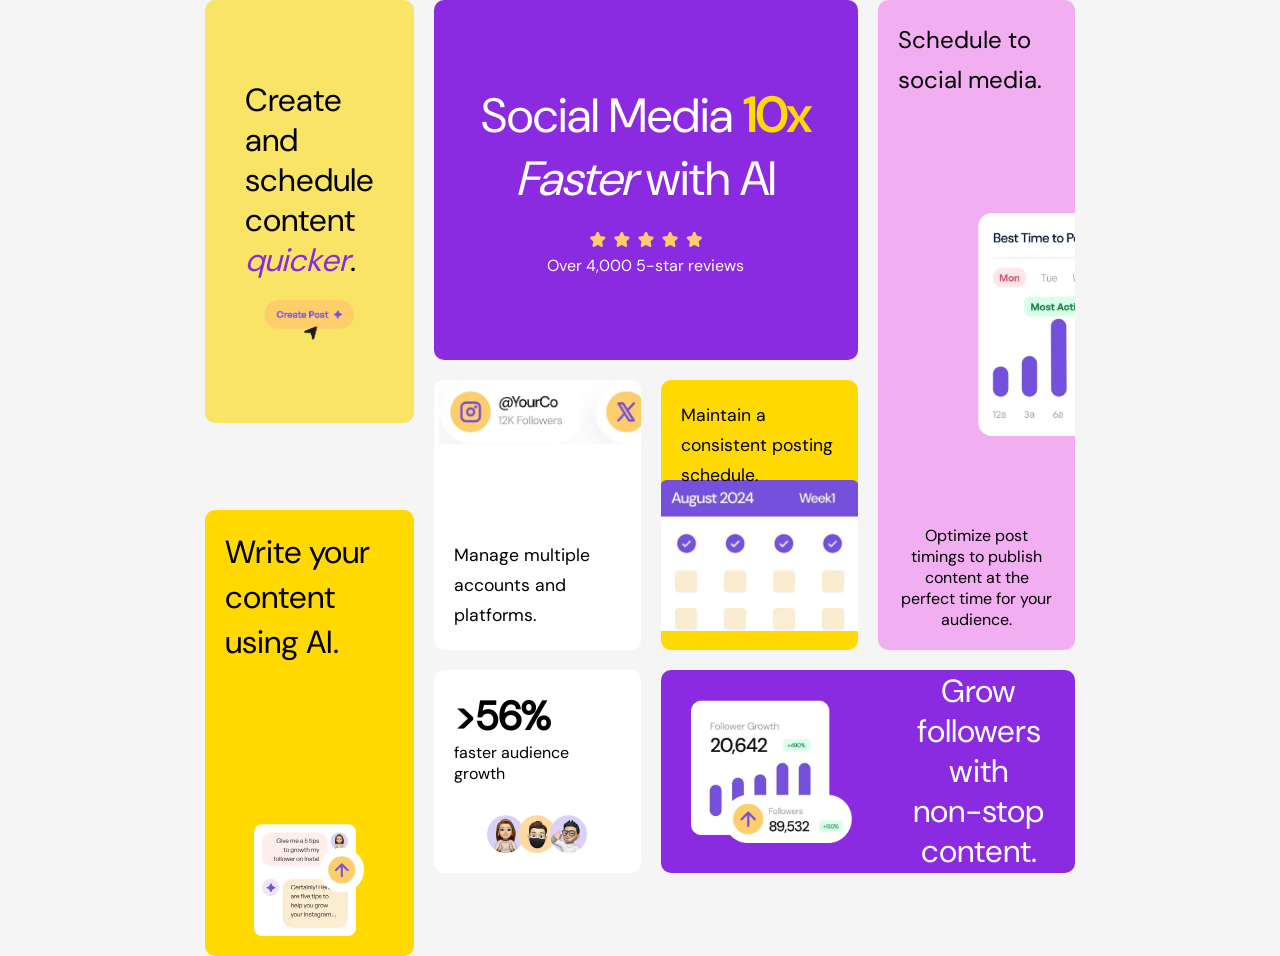
==== 007/index.html @ b6adade6 "projeto junior" ====
<!DOCTYPE html>
<html lang="pt-br">
<head>
    <meta charset="UTF-8">
    <meta name="viewport" content="width=device-width, initial-scale=1.0">
    <title>Challenge</title>
    <link rel="stylesheet" href="style.css">
</head>
<body>
    <main id="principal">
        <div id="um">
            <p>Social Media <strong>10x </strong> <i>Faster</i> with AI</p>
            <img src="images/illustration-five-stars.webp" alt="Estrelas">
            <p>Over 4,000 5-star reviews</p>
        </div>
        <div id="dois">
            <p>Manage multiple accounts and platforms.</p>
        </div>
        <div id="tres">
            <p>Maintain a consistent posting schedule.</p>
        </div>
        <div id="quatro">
            <p>Schedule to social media.</p>
            <p>Optimize post timings to publish content at the perfect time for your audience.</p>
        </div>
        <div id="cinco">
            <img src="images/illustration-grow-followers.webp" alt="Crescimento de Seguidores">
            <p>Grow followers with non-stop content.</p>
        </div>
        <div id="seis">
            <p>
                <strong>>56%</strong>
                faster audience growth
            </p>
            <img src="images/illustration-audience-growth.webp" alt="Crescimento de audiencia">
        </div>
        <div id="sete">
            <p>Create and schedule content <i>quicker</i>.</p>
            <img src="images/illustration-create-post.webp" alt="">
        </div>
        <div id="oito">
            <p>Write your content using AI.</p>
            <img src="images/illustration-ai-content.webp" alt="Conversa com IA">
        </div>
    </main>
</body>
</html>
---- 007/style.css ----
@charset "UTF-8";



@font-face {
    font-family: Destaque;
    src: url(fontes/DMSans-VariableFont_opsz\,wght.ttf) format('truetype');
    font-style: normal;
    font-weight: normal;
}
* {
    margin: 0px;
    padding: 0px;
    box-sizing: border-box;
    font-family: Destaque;
}
#principal {
    grid-template-columns: 1fr;
}
div {
    border-radius: 10px;
    display: flex;
    flex-direction: column;
    margin-bottom: 20px;
}
#um {
    background-color: blueviolet;
    height: 350px;
    padding: 20px;
    color: white;

    grid-column: 1/2;
    align-items: center;
}
#um p:first-of-type {
    font-size: 3.8em;
    text-align: center;
    margin-bottom: 20px;
}
#um img {
    width: 50%;
}
#dois {
    background: whitesmoke url(images/illustration-multiple-platforms.webp) no-repeat;
    background-size: 400px;
    background-position: center 20px;
    padding: 20px;
    height: 200px;

    justify-content: end;
    grid-column: 1/2;
}
#dois p {
    font-size: 2em;
    line-height: 30px;
}
#tres {
    height: 250px;
    background: rgb(255, 217, 0) url(images/illustration-consistent-schedule.webp) no-repeat;
    background-size: 200px;
    background-position: 20px bottom;
    padding: 20px;

    grid-column: 1/2;
}
#tres p{
    font-size: 2em;
}
#quatro {
    height: 600px;
    background: rgba(238, 130, 238, 0.603) url(images/illustration-schedule-posts.webp) no-repeat;
    background-size: 400px;
    background-position:  center center;
    padding: 50px 20px;

    grid-column: 1/2;
    justify-content: space-between;
}
#quatro p:first-of-type {
    font-size: 2em;
}
#quatro p {
    text-align: center;
}
#cinco {
    height: 350px;
    background-color: blueviolet;
    padding: 30px;

    grid-column: 1/2;
    align-items: center;
}
#cinco img {
    width: 60%;
}
#cinco p {
    font-size: 2em;
    text-align: center;
    color: white;
}
#seis {
    height: 250px;
    background-color: white;
    padding: 20px;

    justify-content: space-between;
    grid-column: 1/2;
}
#seis strong {
    font-size: 4em;
    display: block;
}
#seis img {
    width: 50%;
}
#sete {
    background-color: rgba(255, 217, 0, 0.473);
    padding: 40px;
    height: 250px;

    grid-column;: 1/2
}
#sete p {
    font-size: 2em;
    line-height: 30px;
    margin-bottom: 20px;
}
#sete i {
    color: blueviolet;
}
#sete img {
    width: 60%;
}
#oito {
    background-color: rgb(255, 217, 0);
    padding: 20px;

    grid-column: 1/2;
}
#oito p {
    font-size: 2em;
    margin-bottom: 20px;
}
#oito img {
    width: 60%;
}

@media only screen and (min-width: 1200px) {
* {
    margin: 0px;
    padding: 0px;
    box-sizing: border-box;
    font-family: Destaque;
}
body {
    background-color: whitesmoke;
}
#principal {
    height: 100vh;
    width: 68vw;
    background-color: whitesmoke;
    margin: 0px auto;

    display: grid;
    grid-template-columns: 1fr 1fr 1fr 1fr; 
    grid-template-rows: 40% 30% 30%; 
    gap: 20px;
   
}
div {
    display: flex;
    flex-direction: column;
    border-radius: 10px;
}
#um {
    background-color: blueviolet;
    color: white;
    height: 100%;

    grid-column: 2/4;
    grid-row: 1/2;
    justify-content: center;
    align-items: center;
}
#um p:first-of-type {
    font-size: 300%;
    text-align: center;
}
#um strong {
    color: rgb(255, 217, 0);
}
#um img {
    width: 30%;
    margin-bottom: 5px;
}
#dois {
    background: white url(images/illustration-multiple-platforms.webp) no-repeat;
    background-size: 300px;
    background-position: 5px 0px;
    padding: 20px;
    height: 100%;

    grid-column: 2/3;
    grid-row: 2/3;
    justify-content: end;
}
#dois p {
    font-size: 110%;
    line-height: 30px;
}
#tres {
    background: rgb(255, 217, 0) url(images/illustration-consistent-schedule.webp) no-repeat;
    background-size: 200px;
    background-position: center 100px;
    padding: 20px;
    height: 100%;

    grid-column: 3/4;
    grid-row: 2/3;
}
#tres p {
    font-size: 110%;
    line-height: 30px;
}
#quatro {
    background: rgba(238, 130, 238, 0.603) url(images/illustration-schedule-posts.webp) no-repeat;
    background-size: 250px;
    background-position:  100px center;
    padding: 20px;
    height: 100%;

    grid-column: 4/5;
    grid-row: 1/3;
    justify-content: space-between;
}
#quatro p:first-of-type {
    font-size: 150%;
    line-height: 40px;
    text-align: start;
}
#cinco {
    background-color: blueviolet;
    padding: 30px;
    height: 75%;

    grid-column: 3/5;
    grid-row: 3/4;
    flex-direction: row;
    justify-content: space-between;
    align-items: center;
}
#cinco p {
    font-size: 200%;
    color: white;
    line-height: 40px;
}
#cinco img {
    width: 60%;
    height: 100%;
    margin-right: 60px;
}
#seis {
    background-color: white;
    padding: 20px;
    height: 75%;

    grid-column: 2/3;
    grid-row: 3/4;
    justify-content: space-between;
    align-items: center;
}
#seis img {
    width: 60%;
}
#seis strong {
    font-size: 250%;
    margin-right: 70px;
}
#sete {
    background-color: rgba(255, 217, 0, 0.582);
    padding: 40px;
    height: 65%;

    grid-column: 1/2;
    grid-row: 1/3;
    justify-content: center;
    align-items: center;
}
#sete p {
    font-size: 200%;
    line-height: 40px;
}
#sete i {
    color: blueviolet;
}
#sete img {
    width: 70%;
}
#oito {
    background-color: rgb(255, 217, 0); 
    padding: 20px;
    height: 165%;
    margin-top: -160px;

    grid-column: 1/2;
    grid-row: 3/4;
    align-items: center;
    justify-content: space-between;
}
#oito img {
    width: 65%;
}
#oito p {
    font-size: 200%;
    line-height: 45px;
}
}

@media only screen and (min-width: 1367px) {
    #um p:first-of-type {
        font-size: 500%;
    }
    #um img {
        width: 30%;
        margin-bottom: 5px;
    }
    #dois {
        background-position: 20px 20px;
        background-size: 400px;
    }
    #dois p {
        font-size: 250%;
        line-height: 40px;
    }
    #tres {
        background-position: center 190px;
    }
    #tres p {
        font-size: 250%;
        line-height: 40px;
    }
    #quatro p:first-of-type {
        font-size: 250%;
        line-height: 40px;
        text-align: start;
    }
    #cinco {
        height: 85%;
    }
    #cinco p {
        font-size: 300%;
        color: white;
        line-height: 40px;
    }
    #cinco img {
        width: 50%;
        height: 90%;
        margin-right: 60px;
    }
    #seis {
        height: 85%;
    }
    #seis img {
        width: 60%;
    }
    #seis strong {
        font-size: 400%;
        margin-right: 70px;
    }
    #sete p {
        font-size: 300%;
        line-height: 40px;
    }
    #sete i {
        color: blueviolet;
    }
    #sete img {
        width: 70%;
    }
    #oito {
        margin-top: -220px;
    }
    #oito img {
        width: 70%;
    }
    #oito p {
        font-size: 300%;
        line-height: 45px;
    }
    }
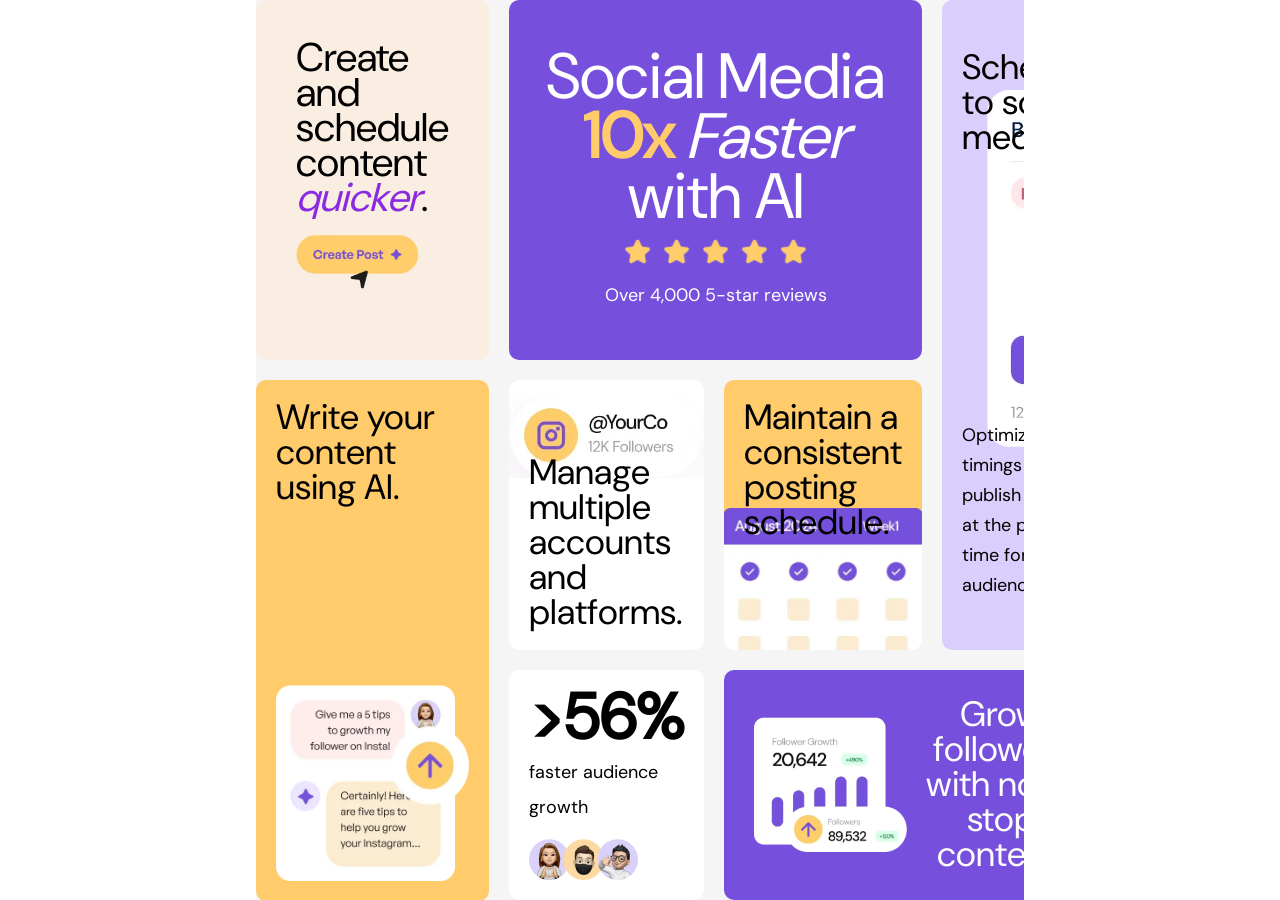
==== commit 4f27e20d: "update" ====
--- a/007/index.html
+++ b/007/index.html
@@ -5,43 +5,44 @@
     <meta name="viewport" content="width=device-width, initial-scale=1.0">
     <title>Challenge</title>
     <link rel="stylesheet" href="style.css">
+    <link rel="shortcut icon" href="favicon.ico" type="image/x-icon">
 </head>
 <body>
     <main id="principal">
-        <div id="um">
-            <p>Social Media <strong>10x </strong> <i>Faster</i> with AI</p>
-            <img src="images/illustration-five-stars.webp" alt="Estrelas">
-            <p>Over 4,000 5-star reviews</p>
-        </div>
-        <div id="dois">
-            <p>Manage multiple accounts and platforms.</p>
-        </div>
-        <div id="tres">
-            <p>Maintain a consistent posting schedule.</p>
-        </div>
-        <div id="quatro">
-            <p>Schedule to social media.</p>
-            <p>Optimize post timings to publish content at the perfect time for your audience.</p>
-        </div>
-        <div id="cinco">
-            <img src="images/illustration-grow-followers.webp" alt="Crescimento de Seguidores">
-            <p>Grow followers with non-stop content.</p>
-        </div>
-        <div id="seis">
-            <p>
-                <strong>>56%</strong>
-                faster audience growth
-            </p>
-            <img src="images/illustration-audience-growth.webp" alt="Crescimento de audiencia">
-        </div>
-        <div id="sete">
-            <p>Create and schedule content <i>quicker</i>.</p>
-            <img src="images/illustration-create-post.webp" alt="">
-        </div>
-        <div id="oito">
-            <p>Write your content using AI.</p>
-            <img src="images/illustration-ai-content.webp" alt="Conversa com IA">
-        </div>
+            <div id="um">
+                <p>Social Media <strong>10x </strong> <i>Faster</i> with AI</p>
+                <img src="images/illustration-five-stars.webp" alt="Estrelas">
+                <p>Over 4,000 5-star reviews</p>
+            </div>
+            <div id="dois">
+                <p>Manage multiple accounts and platforms.</p>
+            </div>
+            <div id="tres">
+                <p>Maintain a consistent posting schedule.</p>
+            </div>
+            <div id="quatro">
+                <p>Schedule to social media.</p>
+                <p>Optimize post timings to publish content at the perfect time for your audience.</p>
+            </div>
+            <div id="cinco">
+                <img src="images/illustration-grow-followers.webp" alt="Crescimento de Seguidores">
+                <p>Grow followers with non-stop content.</p>
+            </div>
+            <div id="seis">
+                <p>
+                    <strong>>56%</strong>
+                    faster audience growth
+                </p>
+                <img src="images/illustration-audience-growth.webp" alt="Crescimento de audiencia">
+            </div>
+            <div id="sete">
+                <p>Create and schedule content <i>quicker</i>.</p>
+                <img src="images/illustration-create-post.webp" alt="">
+            </div>
+            <div id="oito">
+                <p>Write your content using AI.</p>
+                <img src="images/illustration-ai-content.webp" alt="Conversa com IA">
+            </div>
     </main>
 </body>
 </html>
--- a/007/style.css
+++ b/007/style.css
@@ -1,6 +1,4 @@
 @charset "UTF-8";
-
-
 
 @font-face {
     font-family: Destaque;
@@ -8,67 +6,83 @@
     font-style: normal;
     font-weight: normal;
 }
+:root {
+    --cor1: hsl(256, 67%, 59%);
+    --cor2: hsl(254, 88%, 90%);
+    --cor3: hsl(39, 100%, 71%);
+    --cor4: hsl(31, 66%, 93%);
+    --fonte-padrao: Destaque;
+}
 * {
     margin: 0px;
     padding: 0px;
     box-sizing: border-box;
-    font-family: Destaque;
+    font-family: var(--fonte-padrao);
 }
 #principal {
+    background-color: whitesmoke;
+
+    display: grid;
     grid-template-columns: 1fr;
+    gap: 20px;
+}
+p {
+    font-size: 2em;
+    line-height: 30px;
 }
 div {
     border-radius: 10px;
     display: flex;
     flex-direction: column;
-    margin-bottom: 20px;
 }
 #um {
-    background-color: blueviolet;
+    background-color: var(--cor1);
     height: 350px;
     padding: 20px;
     color: white;
 
     grid-column: 1/2;
     align-items: center;
+    justify-content: center;
 }
 #um p:first-of-type {
-    font-size: 3.8em;
+    font-size: 4rem;
     text-align: center;
-    margin-bottom: 20px;
+    margin-bottom: 10px;
+    line-height: 60px;
+}
+#um p:last-of-type {
+    font-size: 18px;
+}
+#um strong {
+    color: var(--cor3);
 }
 #um img {
     width: 50%;
+    margin-bottom: 10px;
 }
 #dois {
-    background: whitesmoke url(images/illustration-multiple-platforms.webp) no-repeat;
+    background: white url(images/illustration-multiple-platforms.webp) no-repeat;
     background-size: 400px;
     background-position: center 20px;
     padding: 20px;
-    height: 200px;
+    height: 250px;
 
     justify-content: end;
     grid-column: 1/2;
 }
-#dois p {
-    font-size: 2em;
-    line-height: 30px;
-}
 #tres {
-    height: 250px;
-    background: rgb(255, 217, 0) url(images/illustration-consistent-schedule.webp) no-repeat;
+    height: 300px;
+    background: var(--cor3) url(images/illustration-consistent-schedule.webp) no-repeat;
     background-size: 200px;
     background-position: 20px bottom;
     padding: 20px;
 
     grid-column: 1/2;
 }
-#tres p{
-    font-size: 2em;
-}
 #quatro {
-    height: 600px;
-    background: rgba(238, 130, 238, 0.603) url(images/illustration-schedule-posts.webp) no-repeat;
+    height: 700px;
+    background: var(--cor2) url(images/illustration-schedule-posts.webp) no-repeat;
     background-size: 400px;
     background-position:  center center;
     padding: 50px 20px;
@@ -76,30 +90,30 @@
     grid-column: 1/2;
     justify-content: space-between;
 }
-#quatro p:first-of-type {
-    font-size: 2em;
-}
 #quatro p {
     text-align: center;
 }
+#quatro p:last-of-type {
+    font-size: 18px;
+}
 #cinco {
-    height: 350px;
-    background-color: blueviolet;
+    height: 400px;
+    background-color: var(--cor1);
     padding: 30px;
 
     grid-column: 1/2;
     align-items: center;
+    justify-content: center;
 }
 #cinco img {
     width: 60%;
 }
 #cinco p {
-    font-size: 2em;
     text-align: center;
     color: white;
 }
 #seis {
-    height: 250px;
+    height: 300px;
     background-color: white;
     padding: 20px;
 
@@ -107,22 +121,25 @@
     grid-column: 1/2;
 }
 #seis strong {
-    font-size: 4em;
+    font-size: 4rem;
     display: block;
+    margin-bottom: 20px;
+    padding-top: 10px;
+}
+#seis p {
+    font-size: 18px;
 }
 #seis img {
     width: 50%;
 }
 #sete {
-    background-color: rgba(255, 217, 0, 0.473);
+    background-color: var(--cor4);
     padding: 40px;
-    height: 250px;
-
-    grid-column;: 1/2
+    height: 300px;
+
+    grid-column: 1/2;
 }
 #sete p {
-    font-size: 2em;
-    line-height: 30px;
     margin-bottom: 20px;
 }
 #sete i {
@@ -132,259 +149,94 @@
     width: 60%;
 }
 #oito {
-    background-color: rgb(255, 217, 0);
+    background-color: var(--cor3);
     padding: 20px;
 
     grid-column: 1/2;
 }
 #oito p {
-    font-size: 2em;
     margin-bottom: 20px;
 }
 #oito img {
     width: 60%;
 }
-
 @media only screen and (min-width: 1200px) {
-* {
-    margin: 0px;
-    padding: 0px;
-    box-sizing: border-box;
-    font-family: Destaque;
-}
-body {
-    background-color: whitesmoke;
-}
-#principal {
-    height: 100vh;
-    width: 68vw;
-    background-color: whitesmoke;
-    margin: 0px auto;
-
-    display: grid;
-    grid-template-columns: 1fr 1fr 1fr 1fr; 
-    grid-template-rows: 40% 30% 30%; 
-    gap: 20px;
-   
-}
-div {
-    display: flex;
-    flex-direction: column;
-    border-radius: 10px;
-}
-#um {
-    background-color: blueviolet;
-    color: white;
-    height: 100%;
-
-    grid-column: 2/4;
-    grid-row: 1/2;
-    justify-content: center;
-    align-items: center;
-}
-#um p:first-of-type {
-    font-size: 300%;
-    text-align: center;
-}
-#um strong {
-    color: rgb(255, 217, 0);
-}
-#um img {
-    width: 30%;
-    margin-bottom: 5px;
-}
-#dois {
-    background: white url(images/illustration-multiple-platforms.webp) no-repeat;
-    background-size: 300px;
-    background-position: 5px 0px;
-    padding: 20px;
-    height: 100%;
-
-    grid-column: 2/3;
-    grid-row: 2/3;
-    justify-content: end;
-}
-#dois p {
-    font-size: 110%;
-    line-height: 30px;
-}
-#tres {
-    background: rgb(255, 217, 0) url(images/illustration-consistent-schedule.webp) no-repeat;
-    background-size: 200px;
-    background-position: center 100px;
-    padding: 20px;
-    height: 100%;
-
-    grid-column: 3/4;
-    grid-row: 2/3;
-}
-#tres p {
-    font-size: 110%;
-    line-height: 30px;
-}
-#quatro {
-    background: rgba(238, 130, 238, 0.603) url(images/illustration-schedule-posts.webp) no-repeat;
-    background-size: 250px;
-    background-position:  100px center;
-    padding: 20px;
-    height: 100%;
-
-    grid-column: 4/5;
-    grid-row: 1/3;
-    justify-content: space-between;
-}
-#quatro p:first-of-type {
-    font-size: 150%;
-    line-height: 40px;
-    text-align: start;
-}
-#cinco {
-    background-color: blueviolet;
-    padding: 30px;
-    height: 75%;
-
-    grid-column: 3/5;
-    grid-row: 3/4;
-    flex-direction: row;
-    justify-content: space-between;
-    align-items: center;
-}
-#cinco p {
-    font-size: 200%;
-    color: white;
-    line-height: 40px;
-}
-#cinco img {
-    width: 60%;
-    height: 100%;
-    margin-right: 60px;
-}
-#seis {
-    background-color: white;
-    padding: 20px;
-    height: 75%;
-
-    grid-column: 2/3;
-    grid-row: 3/4;
-    justify-content: space-between;
-    align-items: center;
-}
-#seis img {
-    width: 60%;
-}
-#seis strong {
-    font-size: 250%;
-    margin-right: 70px;
-}
-#sete {
-    background-color: rgba(255, 217, 0, 0.582);
-    padding: 40px;
-    height: 65%;
-
-    grid-column: 1/2;
-    grid-row: 1/3;
-    justify-content: center;
-    align-items: center;
-}
-#sete p {
-    font-size: 200%;
-    line-height: 40px;
-}
-#sete i {
-    color: blueviolet;
-}
-#sete img {
-    width: 70%;
-}
-#oito {
-    background-color: rgb(255, 217, 0); 
-    padding: 20px;
-    height: 165%;
-    margin-top: -160px;
-
-    grid-column: 1/2;
-    grid-row: 3/4;
-    align-items: center;
-    justify-content: space-between;
-}
-#oito img {
-    width: 65%;
-}
-#oito p {
-    font-size: 200%;
-    line-height: 45px;
-}
-}
-
-@media only screen and (min-width: 1367px) {
-    #um p:first-of-type {
-        font-size: 500%;
-    }
-    #um img {
-        width: 30%;
-        margin-bottom: 5px;
+    #principal {
+        height: 100vh;
+        width: 60vw;
+        grid-template-columns: 1fr 1fr 1fr 1fr;
+        grid-template-rows: 40% 30% 30%;
+        margin: auto;
+        overflow: hidden;
+    }
+    p {
+        font-size: 2.2rem;
+        line-height: 35px;
+    }
+    #um {
+        grid-column: 2/4;
+        grid-row: 1/2;
+        height: 100%;
     }
     #dois {
-        background-position: 20px 20px;
-        background-size: 400px;
-    }
-    #dois p {
-        font-size: 250%;
-        line-height: 40px;
+        grid-column: 2/3;
+        grid-row: 2/3;
+        height: 100%;
+        background-position: 0px 1vw;
     }
     #tres {
-        background-position: center 190px;
-    }
-    #tres p {
-        font-size: 250%;
-        line-height: 40px;
-    }
-    #quatro p:first-of-type {
-        font-size: 250%;
-        line-height: 40px;
+        grid-column: 3/4;
+        grid-row: 2/3;
+        height: 100%;
+        background-position: center 10vw;
+    }
+    #quatro {
+        grid-column: 4/5;
+        grid-row: 1/3;
+        height: 100%;
+        background-position: 3.5vw 7vw;
+    }
+    #quatro p {
         text-align: start;
     }
+    #quatro p:last-of-type {
+        line-height: 30px;
+    }
     #cinco {
+        grid-column: 3/5;
+        grid-row: 3/4;
         height: 85%;
-    }
-    #cinco p {
-        font-size: 300%;
-        color: white;
-        line-height: 40px;
+        flex-direction: row;
     }
     #cinco img {
-        width: 50%;
-        height: 90%;
-        margin-right: 60px;
+        width: 45%;
     }
     #seis {
+        grid-column: 2/3;
+        grid-row: 3/4;
         height: 85%;
     }
     #seis img {
-        width: 60%;
-    }
-    #seis strong {
-        font-size: 400%;
-        margin-right: 70px;
+        width: 70%;
+    }
+    #sete {
+        grid-column: 1/2;
+        grid-row: 1/2;
+        height: 100%;
     }
     #sete p {
-        font-size: 300%;
-        line-height: 40px;
-    }
-    #sete i {
-        color: blueviolet;
+        font-size: 2.5em;
     }
     #sete img {
-        width: 70%;
+        width: 80%;
     }
     #oito {
-        margin-top: -220px;
+        grid-column: 1/2;
+        grid-row: 2/4;
+        height: 93%;
+        justify-content: space-between;
     }
     #oito img {
-        width: 70%;
-    }
-    #oito p {
-        font-size: 300%;
-        line-height: 45px;
-    }
-    }+        width: 100%;
+    } 
+}
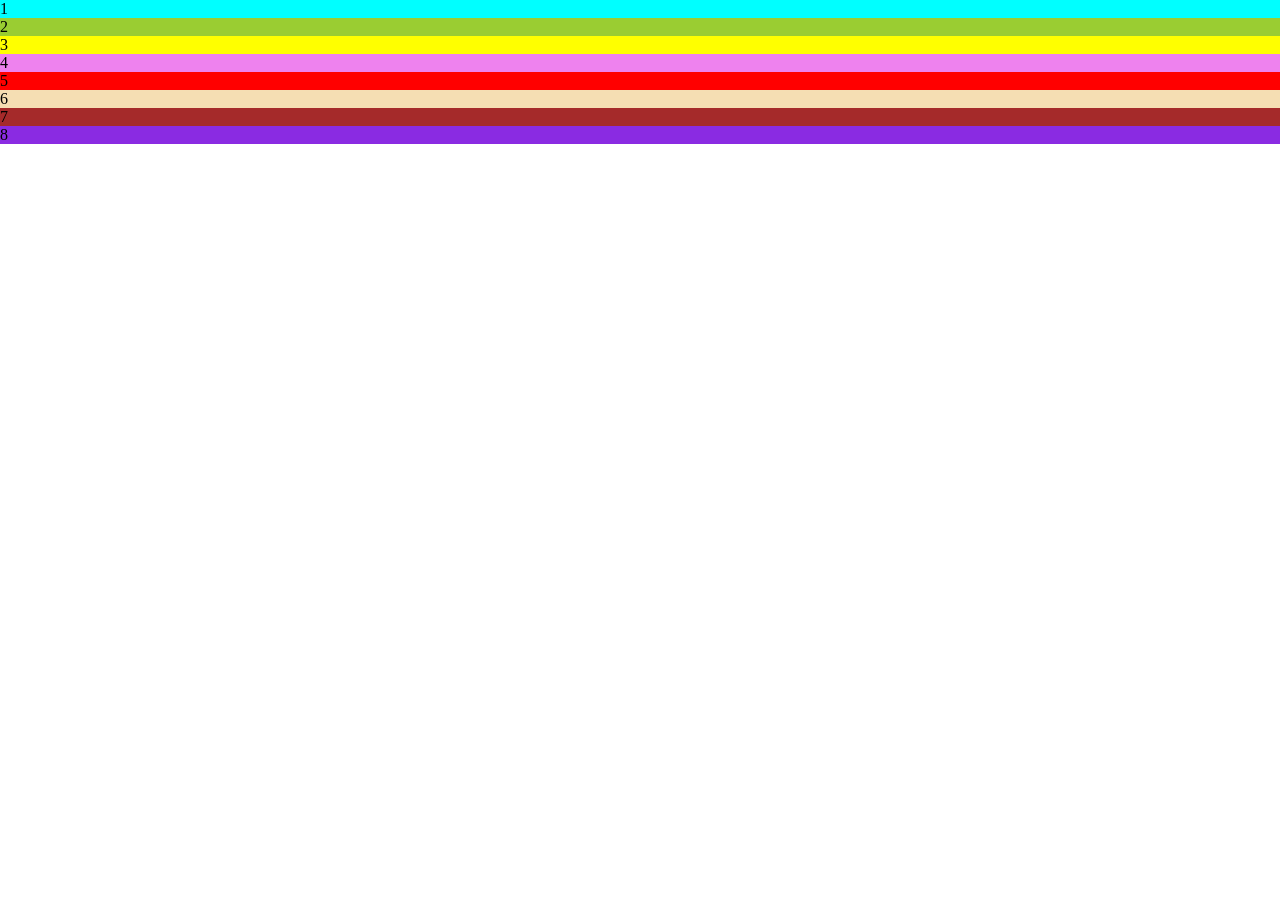
==== commit 521b9e2d: "update" ====
--- a/007/index.html
+++ b/007/index.html
@@ -1,48 +1,23 @@
 <!DOCTYPE html>
 <html lang="pt-br">
 <head>
-    <meta charset="UTF-8">
-    <meta name="viewport" content="width=device-width, initial-scale=1.0">
-    <title>Challenge</title>
-    <link rel="stylesheet" href="style.css">
-    <link rel="shortcut icon" href="favicon.ico" type="image/x-icon">
+  <meta charset="UTF-8">
+  <meta name="viewport" content="width=device-width, initial-scale=1.0">
+  <title>Challenge</title>
+  <link rel="stylesheet" href="style.css">
 </head>
 <body>
-    <main id="principal">
-            <div id="um">
-                <p>Social Media <strong>10x </strong> <i>Faster</i> with AI</p>
-                <img src="images/illustration-five-stars.webp" alt="Estrelas">
-                <p>Over 4,000 5-star reviews</p>
-            </div>
-            <div id="dois">
-                <p>Manage multiple accounts and platforms.</p>
-            </div>
-            <div id="tres">
-                <p>Maintain a consistent posting schedule.</p>
-            </div>
-            <div id="quatro">
-                <p>Schedule to social media.</p>
-                <p>Optimize post timings to publish content at the perfect time for your audience.</p>
-            </div>
-            <div id="cinco">
-                <img src="images/illustration-grow-followers.webp" alt="Crescimento de Seguidores">
-                <p>Grow followers with non-stop content.</p>
-            </div>
-            <div id="seis">
-                <p>
-                    <strong>>56%</strong>
-                    faster audience growth
-                </p>
-                <img src="images/illustration-audience-growth.webp" alt="Crescimento de audiencia">
-            </div>
-            <div id="sete">
-                <p>Create and schedule content <i>quicker</i>.</p>
-                <img src="images/illustration-create-post.webp" alt="">
-            </div>
-            <div id="oito">
-                <p>Write your content using AI.</p>
-                <img src="images/illustration-ai-content.webp" alt="Conversa com IA">
-            </div>
+    <main>
+      <div id="grid">
+        <div id="um">1</div>
+        <div id="dois">2</div>
+        <div id="tres">3</div>
+        <div id="quatro">4</div>
+        <div id="cinco">5</div>
+        <div id="seis">6</div>
+        <div id="sete">7</div>
+        <div id="oito">8</div>
+      </div>
     </main>
 </body>
 </html>
--- a/007/style.css
+++ b/007/style.css
@@ -1,242 +1,39 @@
 @charset "UTF-8";
 
-@font-face {
-    font-family: Destaque;
-    src: url(fontes/DMSans-VariableFont_opsz\,wght.ttf) format('truetype');
-    font-style: normal;
-    font-weight: normal;
+* {
+  margin: 0;
+  padding: 0;
+  box-sizing: border-box;
 }
-:root {
-    --cor1: hsl(256, 67%, 59%);
-    --cor2: hsl(254, 88%, 90%);
-    --cor3: hsl(39, 100%, 71%);
-    --cor4: hsl(31, 66%, 93%);
-    --fonte-padrao: Destaque;
-}
-* {
-    margin: 0px;
-    padding: 0px;
-    box-sizing: border-box;
-    font-family: var(--fonte-padrao);
-}
-#principal {
-    background-color: whitesmoke;
 
-    display: grid;
-    grid-template-columns: 1fr;
-    gap: 20px;
-}
-p {
-    font-size: 2em;
-    line-height: 30px;
+main {
+  width: 100vw;
 }
 div {
-    border-radius: 10px;
-    display: flex;
-    flex-direction: column;
+  display: flex;
+  flex-direction: column;
 }
 #um {
-    background-color: var(--cor1);
-    height: 350px;
-    padding: 20px;
-    color: white;
-
-    grid-column: 1/2;
-    align-items: center;
-    justify-content: center;
-}
-#um p:first-of-type {
-    font-size: 4rem;
-    text-align: center;
-    margin-bottom: 10px;
-    line-height: 60px;
-}
-#um p:last-of-type {
-    font-size: 18px;
-}
-#um strong {
-    color: var(--cor3);
-}
-#um img {
-    width: 50%;
-    margin-bottom: 10px;
+  background-color: aqua;
 }
 #dois {
-    background: white url(images/illustration-multiple-platforms.webp) no-repeat;
-    background-size: 400px;
-    background-position: center 20px;
-    padding: 20px;
-    height: 250px;
-
-    justify-content: end;
-    grid-column: 1/2;
+  background-color: yellowgreen;
 }
 #tres {
-    height: 300px;
-    background: var(--cor3) url(images/illustration-consistent-schedule.webp) no-repeat;
-    background-size: 200px;
-    background-position: 20px bottom;
-    padding: 20px;
-
-    grid-column: 1/2;
+  background-color: yellow;
 }
 #quatro {
-    height: 700px;
-    background: var(--cor2) url(images/illustration-schedule-posts.webp) no-repeat;
-    background-size: 400px;
-    background-position:  center center;
-    padding: 50px 20px;
-
-    grid-column: 1/2;
-    justify-content: space-between;
-}
-#quatro p {
-    text-align: center;
-}
-#quatro p:last-of-type {
-    font-size: 18px;
+  background-color: violet;
 }
 #cinco {
-    height: 400px;
-    background-color: var(--cor1);
-    padding: 30px;
-
-    grid-column: 1/2;
-    align-items: center;
-    justify-content: center;
-}
-#cinco img {
-    width: 60%;
-}
-#cinco p {
-    text-align: center;
-    color: white;
+  background-color: rgb(255, 0, 0);
 }
 #seis {
-    height: 300px;
-    background-color: white;
-    padding: 20px;
-
-    justify-content: space-between;
-    grid-column: 1/2;
-}
-#seis strong {
-    font-size: 4rem;
-    display: block;
-    margin-bottom: 20px;
-    padding-top: 10px;
-}
-#seis p {
-    font-size: 18px;
-}
-#seis img {
-    width: 50%;
+  background-color: wheat;
 }
 #sete {
-    background-color: var(--cor4);
-    padding: 40px;
-    height: 300px;
-
-    grid-column: 1/2;
-}
-#sete p {
-    margin-bottom: 20px;
-}
-#sete i {
-    color: blueviolet;
-}
-#sete img {
-    width: 60%;
+  background-color: brown;
 }
 #oito {
-    background-color: var(--cor3);
-    padding: 20px;
-
-    grid-column: 1/2;
-}
-#oito p {
-    margin-bottom: 20px;
-}
-#oito img {
-    width: 60%;
-}
-@media only screen and (min-width: 1200px) {
-    #principal {
-        height: 100vh;
-        width: 60vw;
-        grid-template-columns: 1fr 1fr 1fr 1fr;
-        grid-template-rows: 40% 30% 30%;
-        margin: auto;
-        overflow: hidden;
-    }
-    p {
-        font-size: 2.2rem;
-        line-height: 35px;
-    }
-    #um {
-        grid-column: 2/4;
-        grid-row: 1/2;
-        height: 100%;
-    }
-    #dois {
-        grid-column: 2/3;
-        grid-row: 2/3;
-        height: 100%;
-        background-position: 0px 1vw;
-    }
-    #tres {
-        grid-column: 3/4;
-        grid-row: 2/3;
-        height: 100%;
-        background-position: center 10vw;
-    }
-    #quatro {
-        grid-column: 4/5;
-        grid-row: 1/3;
-        height: 100%;
-        background-position: 3.5vw 7vw;
-    }
-    #quatro p {
-        text-align: start;
-    }
-    #quatro p:last-of-type {
-        line-height: 30px;
-    }
-    #cinco {
-        grid-column: 3/5;
-        grid-row: 3/4;
-        height: 85%;
-        flex-direction: row;
-    }
-    #cinco img {
-        width: 45%;
-    }
-    #seis {
-        grid-column: 2/3;
-        grid-row: 3/4;
-        height: 85%;
-    }
-    #seis img {
-        width: 70%;
-    }
-    #sete {
-        grid-column: 1/2;
-        grid-row: 1/2;
-        height: 100%;
-    }
-    #sete p {
-        font-size: 2.5em;
-    }
-    #sete img {
-        width: 80%;
-    }
-    #oito {
-        grid-column: 1/2;
-        grid-row: 2/4;
-        height: 93%;
-        justify-content: space-between;
-    }
-    #oito img {
-        width: 100%;
-    } 
+  background-color: blueviolet;
 }
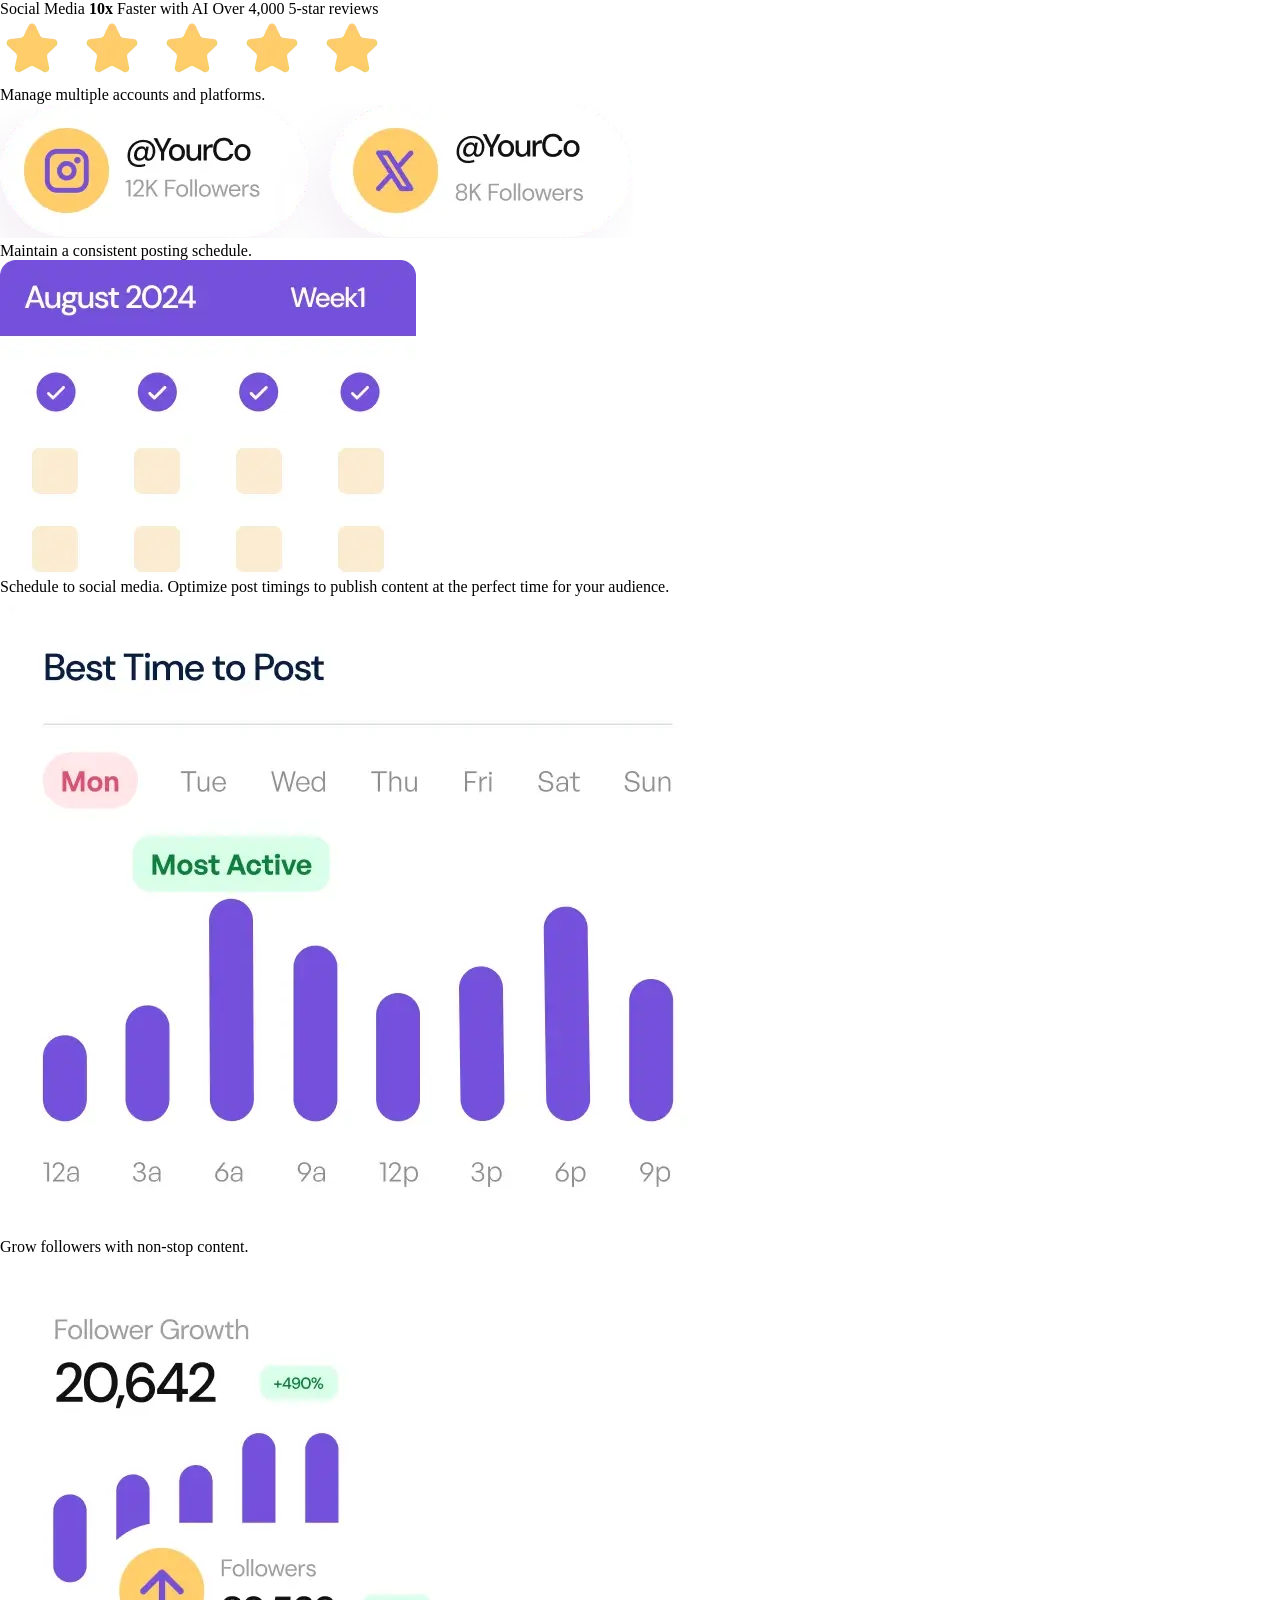
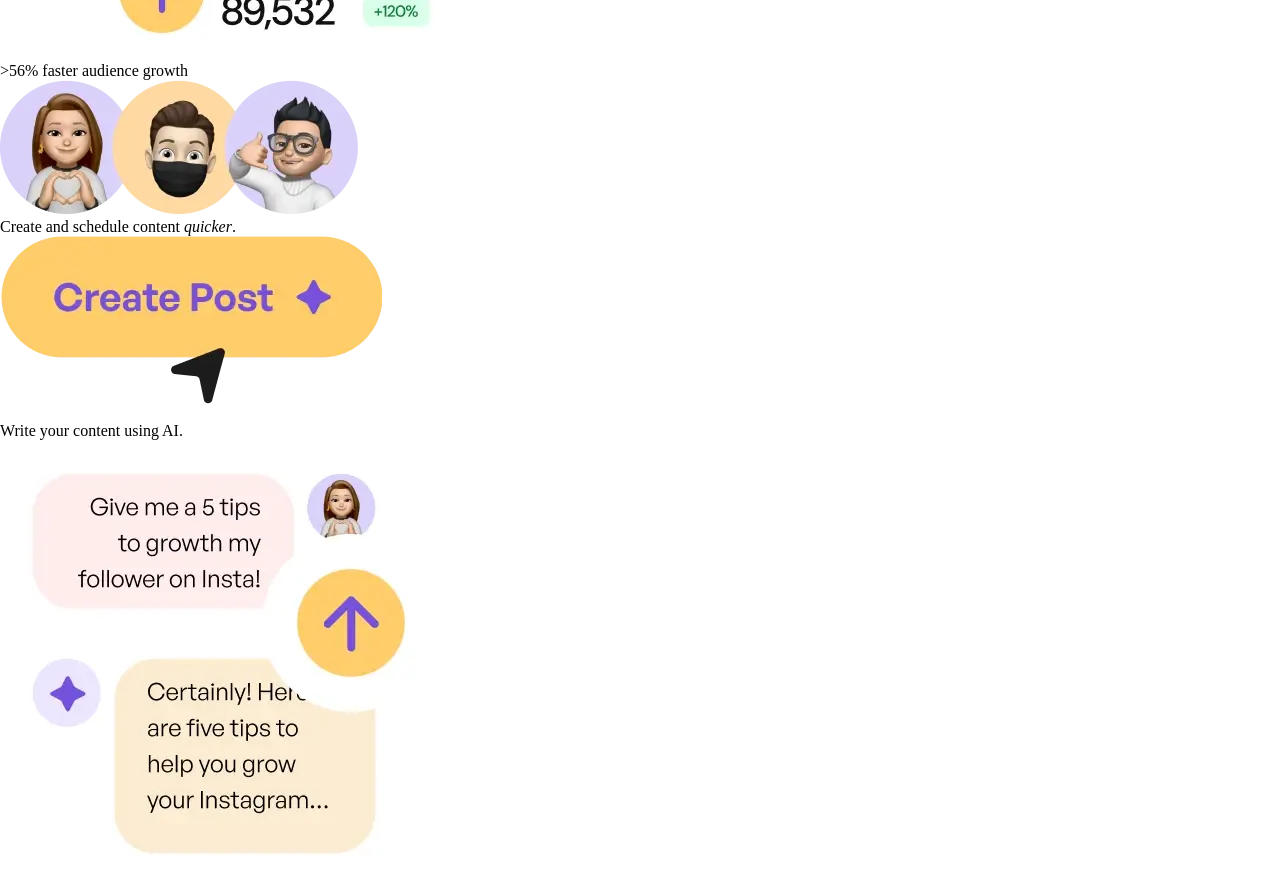
==== commit 7678c4f8: "update" ====
--- a/007/index.html
+++ b/007/index.html
@@ -3,20 +3,49 @@
 <head>
   <meta charset="UTF-8">
   <meta name="viewport" content="width=device-width, initial-scale=1.0">
+  <link rel="shortcut icon" href="favicon.ico" type="image/x-icon">
   <title>Challenge</title>
   <link rel="stylesheet" href="style.css">
 </head>
 <body>
     <main>
       <div id="grid">
-        <div id="um">1</div>
-        <div id="dois">2</div>
-        <div id="tres">3</div>
-        <div id="quatro">4</div>
-        <div id="cinco">5</div>
-        <div id="seis">6</div>
-        <div id="sete">7</div>
-        <div id="oito">8</div>
+        <div id="um">
+          <p>
+            <span>Social Media <strong>10x</strong> Faster with AI</span> Over 4,000 5-star reviews
+          </p>
+          <img src="images/illustration-five-stars.webp" alt="">
+        </div>
+        <div id="dois">
+          <p>Manage multiple accounts and platforms.</p>
+          <img src="images/illustration-multiple-platforms.webp" alt="">
+        </div>
+        <div id="tres">
+          <p>Maintain a consistent posting schedule.</p>
+          <img src="images/illustration-consistent-schedule.webp" alt="">
+        </div>
+        <div id="quatro">
+          <p>Schedule to social media. Optimize post timings to publish content at the perfect time for your audience.</p>
+          <img src="images/illustration-schedule-posts.webp" alt="">
+        </div>
+        <div id="cinco">
+          <p>Grow followers with non-stop content.</p>
+          <img src="images/illustration-grow-followers.webp" alt="">
+        </div>
+        <div id="seis">
+          <p>>56% faster audience growth </p>
+          <img src="images/illustration-audience-growth.webp" alt="">
+        </div>
+        <div id="sete">
+          <p>
+            Create and schedule content <i>quicker</i>.
+          </p>
+          <img src="images/illustration-create-post.webp" alt="">
+        </div>
+        <div id="oito">
+          <p>Write your content using AI.</p>
+          <img src="images/illustration-ai-content.webp" alt="">
+        </div>
       </div>
     </main>
 </body>
--- a/007/style.css
+++ b/007/style.css
@@ -5,11 +5,10 @@
   padding: 0;
   box-sizing: border-box;
 }
-
-main {
-  width: 100vw;
+div:nth-child() {
+  overflow: hidden;
 }
-div {
+#grid {
   display: flex;
   flex-direction: column;
 }
@@ -26,14 +25,14 @@
   background-color: violet;
 }
 #cinco {
-  background-color: rgb(255, 0, 0);
+  background-color: blueviolet;
 }
 #seis {
-  background-color: wheat;
+  background-color: blue;
 }
 #sete {
-  background-color: brown;
+  background-color: tomato;
 }
 #oito {
-  background-color: blueviolet;
+  background-color: red;
 }
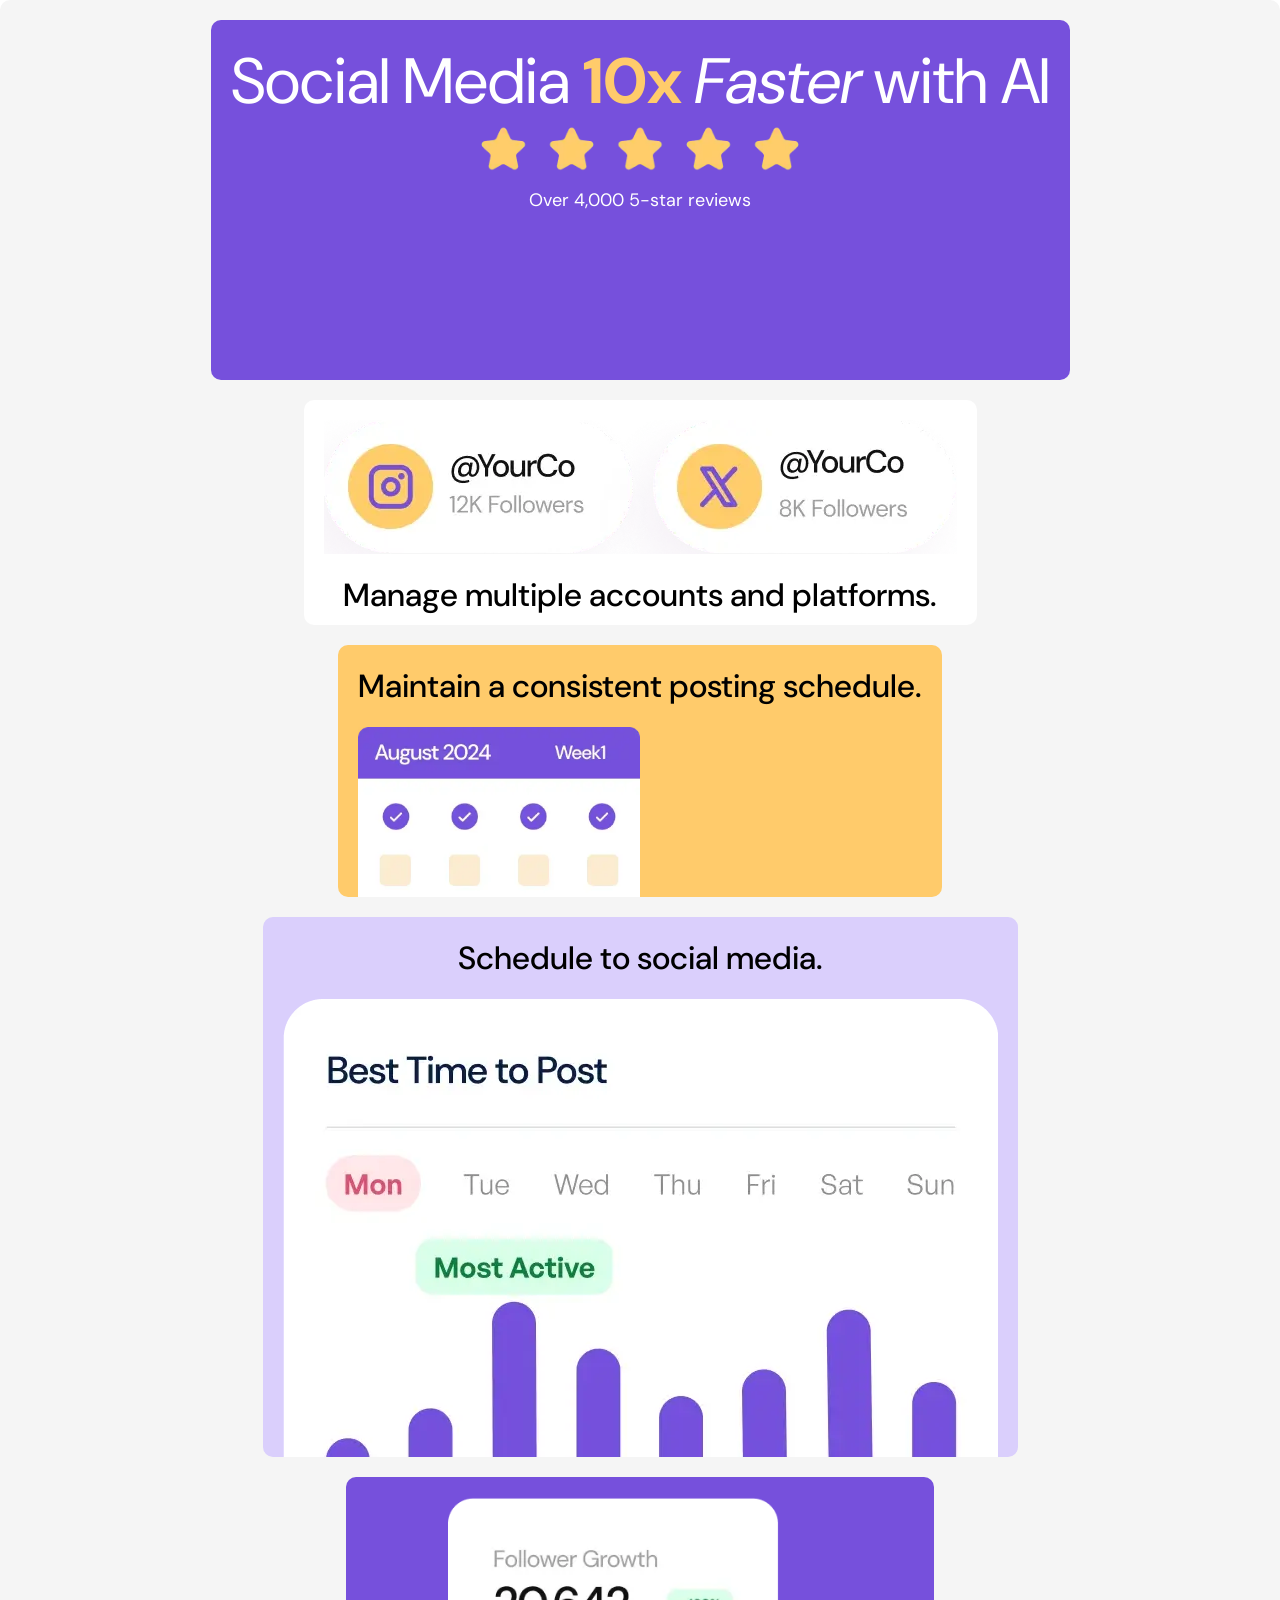
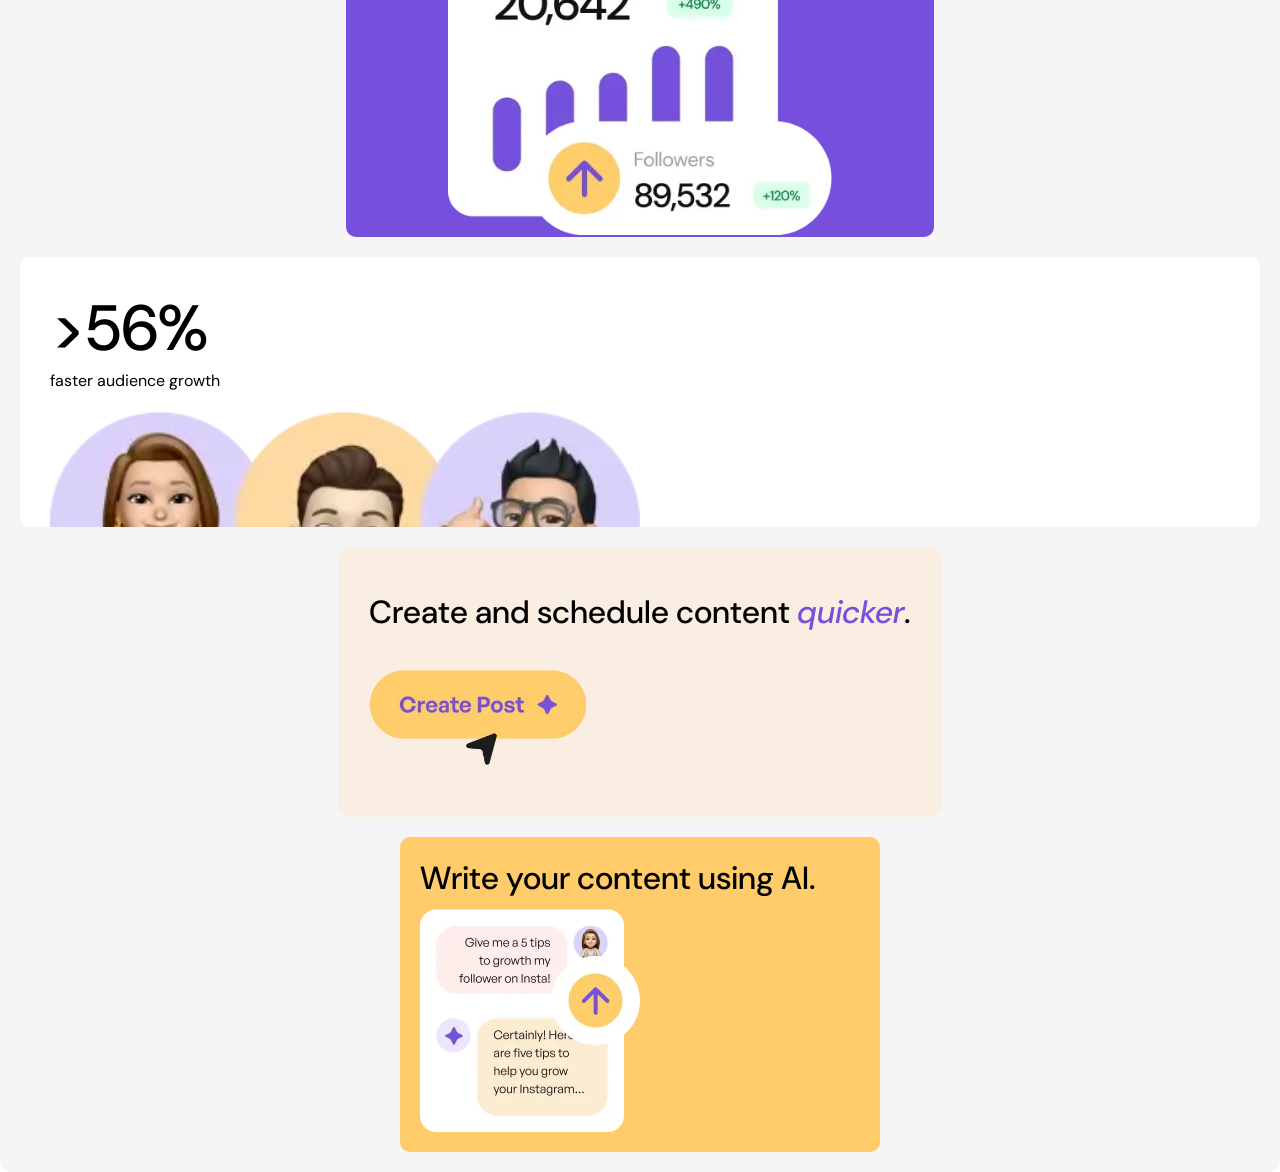
==== commit 312af407: "versão mobile" ====
--- a/007/index.html
+++ b/007/index.html
@@ -11,40 +11,40 @@
     <main>
       <div id="grid">
         <div id="um">
-          <p>
-            <span>Social Media <strong>10x</strong> Faster with AI</span> Over 4,000 5-star reviews
-          </p>
-          <img src="images/illustration-five-stars.webp" alt="">
+          <p>Social Media <strong>10x</strong> <i>Faster</i> with AI</p>
+          <img src="images/illustration-five-stars.webp" alt="5 Estrelas">
+          <p>Over 4,000 5-star reviews</p>
         </div>
         <div id="dois">
+          <img src="images/illustration-multiple-platforms.webp" alt="Multiplas plataformas">
           <p>Manage multiple accounts and platforms.</p>
-          <img src="images/illustration-multiple-platforms.webp" alt="">
         </div>
         <div id="tres">
           <p>Maintain a consistent posting schedule.</p>
-          <img src="images/illustration-consistent-schedule.webp" alt="">
+          <img src="images/illustration-consistent-schedule.webp" alt="Consistent Schedule">
         </div>
         <div id="quatro">
-          <p>Schedule to social media. Optimize post timings to publish content at the perfect time for your audience.</p>
-          <img src="images/illustration-schedule-posts.webp" alt="">
+          <p>Schedule to social media.</p>
+          <img src="images/illustration-schedule-posts.webp" alt="Schedule Posts">
+          <p>Optimize post timings to publish content at the perfect time for your audience.</p>
         </div>
         <div id="cinco">
+          <img src="images/illustration-grow-followers.webp" alt="Crescimento de Seguidores">
           <p>Grow followers with non-stop content.</p>
-          <img src="images/illustration-grow-followers.webp" alt="">
         </div>
         <div id="seis">
-          <p>>56% faster audience growth </p>
-          <img src="images/illustration-audience-growth.webp" alt="">
+          <p> <strong> >56% </strong>faster audience growth </p>
+          <img src="images/illustration-audience-growth.webp" alt="Crescimento de Audiência">
         </div>
         <div id="sete">
           <p>
             Create and schedule content <i>quicker</i>.
           </p>
-          <img src="images/illustration-create-post.webp" alt="">
+          <img src="images/illustration-create-post.webp" alt="Criar um post">
         </div>
         <div id="oito">
           <p>Write your content using AI.</p>
-          <img src="images/illustration-ai-content.webp" alt="">
+          <img src="images/illustration-ai-content.webp" alt="Conversa com IA">
         </div>
       </div>
     </main>
--- a/007/style.css
+++ b/007/style.css
@@ -1,38 +1,159 @@
 @charset "UTF-8";
+
+@import url('https://fonts.googleapis.com/css2?family=DM+Sans:ital,opsz,wght@0,9..40,100..1000;1,9..40,100..1000&display=swap');
 
 * {
   margin: 0;
   padding: 0;
   box-sizing: border-box;
 }
-div:nth-child() {
+:root {
+  --Purple100: hsl(254, 88%, 90%);
+  --Purple500: hsl(256, 67%, 59%);
+  --Yellow100: hsl(31, 66%, 93%);
+  --Yellow500: hsl(39, 100%, 71%);
+  --fonte-padrao: "DM Sans", sans-serif;
+}
+div:nth-child(n+1) {
+  font-family: var(--fonte-padrao);
+  border-radius: 10px;
   overflow: hidden;
+
+  display: flex;
+  flex-direction: column;
+  align-items: center;
 }
 #grid {
   display: flex;
   flex-direction: column;
+  background-color: whitesmoke;
+  gap: 20px;
+  padding: 20px;
 }
 #um {
-  background-color: aqua;
+  background-color: var(--Purple500);
+  padding: 20px;
+  color: white;
+  height: 40vh;
+}
+#um p:first-of-type {
+  font-size: 4em;
+  text-align: center;
+}
+#um strong {
+  color: var(--Yellow500);
+}
+#um img {
+  width: 40%;
+}
+#um p:last-of-type {
+  margin-top: 10px;
+  font-size: 18px;
 }
 #dois {
-  background-color: yellowgreen;
+  background-color: white;
+  padding: 20px;
+  height: 25vh;
+}
+#dois img {
+  width: 100%;
+}
+#dois p {
+  margin-top: 20px;
+  font-size: 2em;
+  font-weight: 500;
 }
 #tres {
-  background-color: yellow;
+  background-color: var(--Yellow500);
+  padding: 20px;
+  align-items: flex-start;
+  height: 28vh;
+}
+#tres p {
+  font-size: 2em;
+  font-weight: 500;
+}
+#tres img{
+  width: 50%;
+  margin-top: 20px;
 }
 #quatro {
-  background-color: violet;
+  background-color: var(--Purple100);
+  padding: 20px;
+  height: 60vh;
+}
+#quatro p:first-of-type {
+  font-size: 2em;
+  font-weight: 500;
+}
+#quatro p:last-of-type {
+  font-size: 18px;
+  text-align: center;
+}
+#quatro img {
+  width: 100%;
+  margin: 20px 0px 30px 0px;
 }
 #cinco {
-  background-color: blueviolet;
+  background-color: var(--Purple500);
+  padding: 20px;
+  height: 40vh;
+}
+#cinco img {
+  width: 70%;
+}
+#cinco p {
+  font-size: 2em;
+  color: white;
+  text-align: center;
+  font-weight: 500;
 }
 #seis {
-  background-color: blue;
+  background-color: white;
+  padding: 30px;
+  justify-content: space-between;
+  align-items: flex-start;
+  width: 100%;
+  height: 30vh;
+}
+#seis strong {
+  font-size: 4em;
+  font-weight: 500;
+  display: block;
+}
+#seis img {
+  width: 50%;
+  margin-top: 20px;
 }
 #sete {
-  background-color: tomato;
+  background-color: var(--Yellow100);
+  padding: 30px;
+  justify-content: space-around;
+  align-items: flex-start;
+  height: 30vh;
+}
+#sete p {
+  font-size: 2em;
+  font-weight: 500;
+}
+#sete i {
+  color: var(--Purple500);
+}
+#sete img {
+  width: 40%;
+  margin-top: 10px;
 }
 #oito {
-  background-color: red;
+  background-color: var(--Yellow500);
+  padding: 20px;
+  justify-content: space-between;
+  align-items: flex-start;
+  height: 35vh;
+}
+#oito p {
+  font-size: 2em;
+  font-weight: 500;
+}
+#oito img {
+  width: 50%;
 }
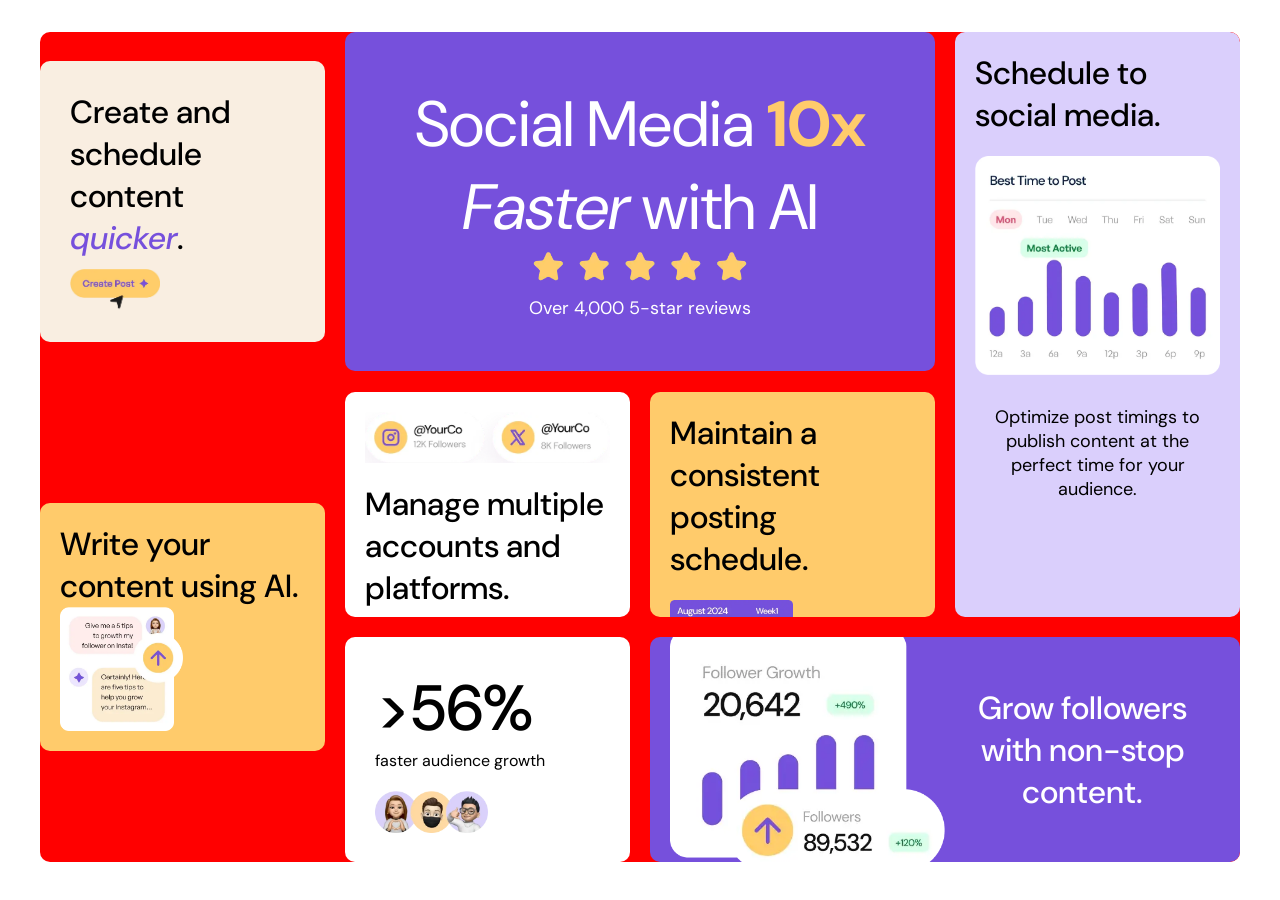
==== commit a662b5af: "update media query" ====
--- a/007/index.html
+++ b/007/index.html
@@ -5,7 +5,8 @@
   <meta name="viewport" content="width=device-width, initial-scale=1.0">
   <link rel="shortcut icon" href="favicon.ico" type="image/x-icon">
   <title>Challenge</title>
-  <link rel="stylesheet" href="style.css">
+  <link rel="stylesheet" href="estilos/style.css">
+  <link rel="stylesheet" href="estilos/media.css" media="screen and (min-width: 1200px)">
 </head>
 <body>
     <main>
--- a/007/estilos/style.css
+++ b/007/estilos/style.css
@@ -0,0 +1,159 @@
+@charset "UTF-8";
+
+@import url('https://fonts.googleapis.com/css2?family=DM+Sans:ital,opsz,wght@0,9..40,100..1000;1,9..40,100..1000&display=swap');
+
+* {
+  margin: 0;
+  padding: 0;
+  box-sizing: border-box;
+}
+:root {
+  --Purple100: hsl(254, 88%, 90%);
+  --Purple500: hsl(256, 67%, 59%);
+  --Yellow100: hsl(31, 66%, 93%);
+  --Yellow500: hsl(39, 100%, 71%);
+  --fonte-padrao: "DM Sans", sans-serif;
+}
+div:nth-child(n+1) {
+  font-family: var(--fonte-padrao);
+  border-radius: 10px;
+  overflow: hidden;
+
+  display: flex;
+  flex-direction: column;
+  align-items: center;
+}
+#grid {
+  display: flex;
+  flex-direction: column;
+  background-color: whitesmoke;
+  gap: 20px;
+  padding: 20px;
+}
+#um {
+  background-color: var(--Purple500);
+  padding: 20px;
+  color: white;
+  height: 40vh;
+}
+#um p:first-of-type {
+  font-size: 4em;
+  text-align: center;
+}
+#um strong {
+  color: var(--Yellow500);
+}
+#um img {
+  width: 40%;
+}
+#um p:last-of-type {
+  margin-top: 10px;
+  font-size: 18px;
+}
+#dois {
+  background-color: white;
+  padding: 20px;
+  height: 25vh;
+}
+#dois img {
+  width: 100%;
+}
+#dois p {
+  margin-top: 20px;
+  font-size: 2em;
+  font-weight: 500;
+}
+#tres {
+  background-color: var(--Yellow500);
+  padding: 20px;
+  align-items: flex-start;
+  height: 28vh;
+}
+#tres p {
+  font-size: 2em;
+  font-weight: 500;
+}
+#tres img{
+  width: 50%;
+  margin-top: 20px;
+}
+#quatro {
+  background-color: var(--Purple100);
+  padding: 20px;
+  height: 60vh;
+}
+#quatro p:first-of-type {
+  font-size: 2em;
+  font-weight: 500;
+}
+#quatro p:last-of-type {
+  font-size: 18px;
+  text-align: center;
+}
+#quatro img {
+  width: 100%;
+  margin: 20px 0px 30px 0px;
+}
+#cinco {
+  background-color: var(--Purple500);
+  padding: 20px;
+  height: 40vh;
+}
+#cinco img {
+  width: 70%;
+}
+#cinco p {
+  font-size: 2em;
+  color: white;
+  text-align: center;
+  font-weight: 500;
+}
+#seis {
+  background-color: white;
+  padding: 30px;
+  justify-content: space-between;
+  align-items: flex-start;
+  width: 100%;
+  height: 30vh;
+}
+#seis strong {
+  font-size: 4em;
+  font-weight: 500;
+  display: block;
+}
+#seis img {
+  width: 50%;
+  margin-top: 20px;
+}
+#sete {
+  background-color: var(--Yellow100);
+  padding: 30px;
+  justify-content: space-around;
+  align-items: flex-start;
+  height: 30vh;
+}
+#sete p {
+  font-size: 2em;
+  font-weight: 500;
+}
+#sete i {
+  color: var(--Purple500);
+}
+#sete img {
+  width: 40%;
+  margin-top: 10px;
+}
+#oito {
+  background-color: var(--Yellow500);
+  padding: 20px;
+  justify-content: space-between;
+  align-items: flex-start;
+  height: 35vh;
+}
+#oito p {
+  font-size: 2em;
+  font-weight: 500;
+}
+#oito img {
+  width: 50%;
+}
--- a/007/estilos/media.css
+++ b/007/estilos/media.css
@@ -0,0 +1,59 @@
+@charset "UTF-8";
+body {
+  overflow: hidden;
+}
+#grid {
+  max-width: 1200px;
+  margin: 2rem auto;
+  padding: 0px;
+  gap: 0px;
+  background-color: red;
+  gap: 20px;
+
+  display: grid;
+  grid-template-columns: 1fr 1fr 1fr 1fr;
+  grid-template-areas: 
+  'sete um um quatro'
+  'oito dois tres quatro'
+  'oito seis cinco cinco';
+}
+#um {
+  grid-area: um;
+  height: 37.6vh;
+  justify-content: center;
+}
+#um p:first-of-type {
+  font-size: 4rem;
+}
+#dois {
+  grid-area: dois;
+  height: 25vh;
+}
+#tres {
+  grid-area: tres;
+  height: 25vh;
+}
+#quatro {
+  grid-area: quatro;
+  height: 65vh;
+}
+#cinco {
+  grid-area: cinco;
+  flex-direction: row;
+  height: 25vh;
+}
+#cinco img {
+  width: 50%;
+}
+#seis {
+  grid-area: seis;
+  height: 25vh;
+}
+#sete {
+  grid-area: sete;
+  height: fit-content;
+}
+#oito {
+  grid-area: oito;
+  height: fit-content;
+}
